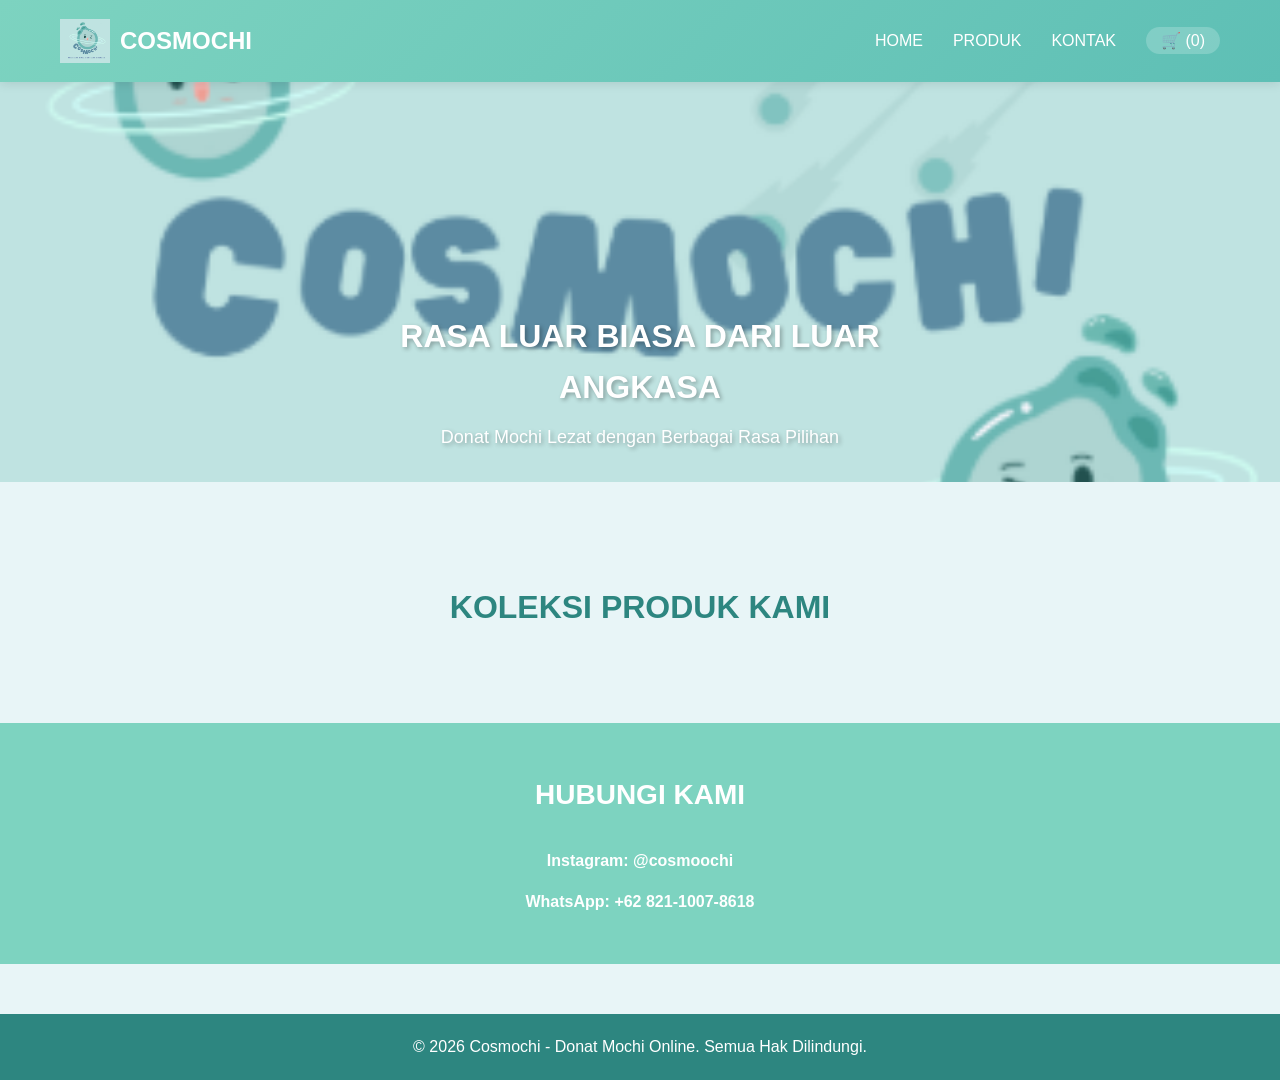
==== index.html @ 083fcd65 "Clean up index.html by removing unused elements Removed several HTML elements related to product dis" ====
<!DOCTYPE html>
<html lang="id">
<head>
    <meta charset="UTF-8">
    <meta name="viewport" content="width=device-width, initial-scale=1.0">
    <title>Cosmochi - Donat Mochi Online</title>
    <link rel="stylesheet" href="styles.css">
</head>
<body>
    <!-- Navigation Bar -->
    <nav class="navbar">
        <div class="nav-container">
            <div class="logo">
                <img src="logo.png" alt="Cosmochi Logo" class="logo-img">
                <span>COSMOCHI</span>
            </div>
            <ul class="nav-menu">
                <li><a href="#home">HOME</a></li>
                <li><a href="#products">PRODUK</a></li>
                <li><a href="#contact">KONTAK</a></li>
                <li><a href="#cart" class="cart-icon">🛒 (<span id="cart-count">0</span>)</a></li>
            </ul>
        </div>
    </nav>

    <!-- Banner Section -->
    <section class="banner" id="home">
        <img src="banner.png" alt="Cosmochi Banner" class="banner-img">
        <div class="banner-text">
            <h1>RASA LUAR BIASA DARI LUAR ANGKASA</h1>
            <p>Donat Mochi Lezat dengan Berbagai Rasa Pilihan</p>
        </div>
    </section>

    <!-- Products Section -->
    <section class="products" id="products">
        <h2>KOLEKSI PRODUK KAMI</h2>
        <div class="products-grid" id="products-grid">
            <!-- Products will be loaded by JavaScript -->
        </div>
    </section>

    <!-- Contact Section -->
    <section class="contact" id="contact">
        <h2>HUBUNGI KAMI</h2>
        <div class="contact-info">
            <p><strong>Instagram:</strong> <a href="https://instagram.com/cosmoochi" target="_blank">@cosmoochi</a></p>
            <p><strong>WhatsApp:</strong> <a href="https://wa.me/6282110078618" target="_blank">+62 821-1007-8618</a></p>
        </div>
    </section>

    <!-- Cart Modal -->
    <div id="cart-modal" class="modal">
        <div class="modal-content">
            <span class="close">&times;</span>
            <h2>KERANJANG BELANJA</h2>
            <div id="cart-items" class="cart-items">
                <!-- Cart items will be loaded by JavaScript -->
            </div>
            <div class="cart-total">
                <h3>Total: Rp <span id="total-price">0</span></h3>
            </div>
            <button class="checkout-btn" onclick="proceedToCheckout()">LANJUT KE PEMBAYARAN</button>
        </div>
    </div>

    <!-- Checkout Modal -->
    <div id="checkout-modal" class="modal">
        <div class="modal-content checkout-content">
            <span class="close">&times;</span>
            <h2>DATA DIRI & PEMBAYARAN</h2>
            
            <!-- Warning Note -->
            <div class="warning-note">
                <strong>⚠️ PERHATIAN:</strong>
                <p>Ini adalah sistem PO dan akan diberikan pada hari <strong>Jumat, 29 Mei 2026</strong> di lokasi berikut:</p>
                <p><strong>Strada St. Thomas Aquino Tangerang</strong><br>
                Jalan Kavling Surya Banten, RT.02/RW06/RW.004<br>
                Pabuaran, Kec. Karawaci<br>
                Kota Tangerang, Banten 15114</p>
                <p>atau via <strong>delivery sekitar daerah Tangerang</strong></p>
            </div>

            <form id="checkout-form">
                <div class="form-group">
                    <label for="name">Nama Lengkap *</label>
                    <input type="text" id="name" required>
                </div>
                <div class="form-group">
                    <label for="phone">Nomor WhatsApp *</label>
                    <input type="tel" id="phone" required>
                </div>
                <div class="form-group">
                    <label for="address">Alamat (untuk delivery) *</label>
                    <textarea id="address" rows="3"></textarea>
                </div>
                <div class="form-group">
                    <label for="delivery">Pilih Metode Pengiriman *</label>
                    <select id="delivery" required>
                        <option value="">-- Pilih --</option>
                        <option value="pickup">Ambil Langsung (29 Mei 2026)</option>
                        <option value="delivery">Delivery Tangerang</option>
                    </select>
                </div>

                <h3>Metode Pembayaran</h3>
                <div class="payment-methods">
                    <div class="payment-option">
                        <input type="radio" id="qris" name="payment" value="qris" required>
                        <label for="qris">QRIS</label>
                        <button type="button" class="show-qris-btn" onclick="showQRIS()">Tampilkan Kode QRIS</button>
                    </div>
                    <div class="payment-option">
                        <input type="radio" id="cash" name="payment" value="cash">
                        <label for="cash">Cash (Tunai saat penerimaan)</label>
                    </div>
                </div>

                <button type="submit" class="submit-btn">SELESAIKAN PESANAN</button>
            </form>
        </div>
    </div>

    <!-- QRIS Modal -->
    <div id="qris-modal" class="modal">
        <div class="modal-content qris-content">
            <span class="close">&times;</span>
            <h2>SCAN KODE QRIS</h2>
            <img id="qris-image" src="qris.png" alt="QRIS Code" class="qris-image">
            <p>Silakan scan kode QRIS di atas menggunakan aplikasi pembayaran Anda</p>
        </div>
    </div>

    <!-- Success Modal -->
    <div id="success-modal" class="modal">
        <div class="modal-content success-content">
            <h2>✓ PESANAN BERHASIL</h2>
            <p id="success-message"></p>
            <div class="success-info">
                <p><strong>Silakan kirimkan bukti pembayaran dan konfirmasi pesanan ke:</strong></p>
                <p class="wa-number"><a href="https://wa.me/088289008913" target="_blank">WhatsApp: 088289008913</a></p>
                <p style="margin-top: 15px; font-size: 12px; color: #666;">Jangan tutup jendela ini sampai 5 detik...</p>
            </div>
            <div id="countdown" style="font-size: 24px; font-weight: bold; margin-top: 20px; text-align: center;">5</div>
        </div>
    </div>

    <footer>
        <p>&copy; 2026 Cosmochi - Donat Mochi Online. Semua Hak Dilindungi.</p>
    </footer>

    <script src="script.js"></script>
</body>
    </html>
---- styles.css ----
* {
    margin: 0;
    padding: 0;
    box-sizing: border-box;
}

body {
    font-family: 'Arial', sans-serif;
    background-color: #e8f5f7;
    color: #333;
    line-height: 1.6;
}

/* Navigation Bar */
.navbar {
    background: linear-gradient(135deg, #7dd3c0 0%, #5ebfb5 100%);
    padding: 1rem 0;
    position: sticky;
    top: 0;
    z-index: 100;
    box-shadow: 0 2px 10px rgba(0,0,0,0.1);
}

.nav-container {
    max-width: 1200px;
    margin: 0 auto;
    padding: 0 20px;
    display: flex;
    justify-content: space-between;
    align-items: center;
}

.logo {
    display: flex;
    align-items: center;
    gap: 10px;
    font-size: 24px;
    font-weight: bold;
    color: white;
}

.logo-img {
    height: 50px;
    width: 50px;
    object-fit: contain;
}

.nav-menu {
    display: flex;
    list-style: none;
    gap: 30px;
}

.nav-menu a {
    color: white;
    text-decoration: none;
    font-weight: 500;
    transition: opacity 0.3s;
}

.nav-menu a:hover {
    opacity: 0.8;
}

.cart-icon {
    background-color: rgba(255,255,255,0.2);
    padding: 5px 15px;
    border-radius: 20px;
    cursor: pointer;
}

/* Banner Section */
.banner {
    position: relative;
    height: 400px;
    overflow: hidden;
    margin-bottom: 50px;
}

.banner-img {
    width: 100%;
    height: 100%;
    object-fit: cover;
}

.banner-text {
    position: absolute;
    bottom: 30px;
    left: 50%;
    transform: translateX(-50%);
    text-align: center;
    color: white;
    text-shadow: 2px 2px 4px rgba(0,0,0,0.3);
}

.banner-text h1 {
    font-size: 32px;
    margin-bottom: 10px;
}

.banner-text p {
    font-size: 18px;
}

/* Products Section */
.products {
    max-width: 1200px;
    margin: 0 auto;
    padding: 50px 20px;
}

.products h2 {
    text-align: center;
    font-size: 32px;
    margin-bottom: 40px;
    color: #2d8680;
}

.products-grid {
    display: grid;
    grid-template-columns: repeat(auto-fit, minmax(250px, 1fr));
    gap: 30px;
}

.product-card {
    background: white;
    border-radius: 15px;
    overflow: hidden;
    box-shadow: 0 4px 15px rgba(0,0,0,0.1);
    transition: transform 0.3s, box-shadow 0.3s;
    display: flex;
    flex-direction: column;
}

.product-card:hover {
    transform: translateY(-5px);
    box-shadow: 0 8px 20px rgba(0,0,0,0.15);
}

.product-image {
    width: 100%;
    height: 200px;
    background: linear-gradient(135deg, #a8e6db 0%, #7dd3c0 100%);
    display: flex;
    align-items: center;
    justify-content: center;
    color: white;
    font-size: 14px;
    text-align: center;
    padding: 10px;
}

.product-image img {
    max-width: 100%;
    max-height: 100%;
    object-fit: contain;
}

.product-info {
    padding: 20px;
    flex-grow: 1;
    display: flex;
    flex-direction: column;
}

.product-name {
    font-size: 20px;
    font-weight: bold;
    color: #2d8680;
    margin-bottom: 5px;
}

.product-flavor {
    font-size: 14px;
    color: #666;
    margin-bottom: 15px;
}

.product-price {
    font-size: 18px;
    font-weight: bold;
    color: #e74c3c;
    margin-bottom: 15px;
}

.product-quantity {
    display: flex;
    gap: 10px;
    align-items: center;
    margin-bottom: 15px;
}

.product-quantity button {
    background-color: #7dd3c0;
    color: white;
    border: none;
    width: 30px;
    height: 30px;
    border-radius: 50%;
    cursor: pointer;
    font-size: 16px;
    transition: background-color 0.3s;
}

.product-quantity button:hover {
    background-color: #5ebfb5;
}

.product-quantity input {
    width: 50px;
    text-align: center;
    border: 1px solid #ddd;
    padding: 5px;
    border-radius: 5px;
}

.add-to-cart-btn {
    background-color: #2d8680;
    color: white;
    border: none;
    padding: 10px 20px;
    border-radius: 5px;
    cursor: pointer;
    font-weight: bold;
    transition: background-color 0.3s;
    width: 100%;
    margin-top: auto;
}

.add-to-cart-btn:hover {
    background-color: #1f5d55;
}

/* Contact Section */
.contact {
    background-color: #7dd3c0;
    color: white;
    padding: 50px 20px;
    text-align: center;
}

.contact h2 {
    font-size: 28px;
    margin-bottom: 30px;
}

.contact-info {
    display: flex;
    flex-direction: column;
    gap: 15px;
}

.contact-info p {
    font-size: 16px;
}

.contact-info a {
    color: white;
    text-decoration: none;
    font-weight: bold;
    transition: opacity 0.3s;
}

.contact-info a:hover {
    opacity: 0.8;
}

/* Modal Styles */
.modal {
    display: none;
    position: fixed;
    z-index: 1000;
    left: 0;
    top: 0;
    width: 100%;
    height: 100%;
    background-color: rgba(0,0,0,0.4);
    overflow: auto;
}

.modal-content {
    background-color: #f4f4f4;
    margin: 5% auto;
    padding: 30px;
    border-radius: 10px;
    width: 90%;
    max-width: 600px;
    box-shadow: 0 4px 20px rgba(0,0,0,0.3);
    position: relative;
    max-height: 90vh;
    overflow-y: auto;
}

.checkout-content {
    max-width: 700px;
}

.close {
    color: #aaa;
    float: right;
    font-size: 28px;
    font-weight: bold;
    cursor: pointer;
    transition: color 0.3s;
}

.close:hover,
.close:focus {
    color: black;
}

/* Cart Items */
.cart-items {
    max-height: 300px;
    overflow-y: auto;
    margin-bottom: 20px;
}

.cart-item {
    display: flex;
    justify-content: space-between;
    align-items: center;
    padding: 15px;
    background: white;
    margin-bottom: 10px;
    border-radius: 5px;
    border-left: 4px solid #7dd3c0;
}

.cart-item-info {
    flex-grow: 1;
}

.cart-item-name {
    font-weight: bold;
    color: #2d8680;
}

.cart-item-price {
    color: #e74c3c;
    font-size: 14px;
}

.cart-item-controls {
    display: flex;
    gap: 10px;
    align-items: center;
}

.cart-item-controls button {
    background-color: #7dd3c0;
    color: white;
    border: none;
    width: 25px;
    height: 25px;
    border-radius: 50%;
    cursor: pointer;
    font-size: 14px;
}

.cart-item-controls input {
    width: 40px;
    text-align: center;
    border: 1px solid #ddd;
    padding: 3px;
    border-radius: 3px;
}

.remove-item-btn {
    background-color: #e74c3c !important;
    width: 25px !important;
    height: 25px !important;
    font-size: 16px !important;
}

.cart-total {
    background: white;
    padding: 20px;
    border-radius: 5px;
    text-align: right;
    margin-bottom: 20px;
    border-top: 2px solid #7dd3c0;
}

.checkout-btn {
    background-color: #2d8680;
    color: white;
    padding: 15px 30px;
    border: none;
    border-radius: 5px;
    cursor: pointer;
    font-size: 16px;
    font-weight: bold;
    width: 100%;
    transition: background-color 0.3s;
}

.checkout-btn:hover {
    background-color: #1f5d55;
}

/* Checkout Form */
.warning-note {
    background-color: #fff3cd;
    border: 2px solid #ffc107;
    border-radius: 5px;
    padding: 20px;
    margin-bottom: 25px;
    font-size: 14px;
}

.warning-note strong {
    color: #ff6b6b;
    font-size: 16px;
}

.warning-note p {
    margin: 10px 0;
    line-height: 1.6;
}

.form-group {
    margin-bottom: 20px;
}

.form-group label {
    display: block;
    margin-bottom: 8px;
    font-weight: bold;
    color: #2d8680;
}

.form-group input,
.form-group textarea,
.form-group select {
    width: 100%;
    padding: 10px;
    border: 1px solid #ddd;
    border-radius: 5px;
    font-family: 'Arial', sans-serif;
}

.form-group textarea {
    resize: vertical;
}

.payment-methods {
    background: white;
    padding: 20px;
    border-radius: 5px;
    margin-bottom: 20px;
}

.payment-option {
    display: flex;
    align-items: center;
    gap: 15px;
    margin-bottom: 15px;
    padding: 15px;
    background: #f9f9f9;
    border-radius: 5px;
}

.payment-option input[type="radio"] {
    width: 20px;
    height: 20px;
    cursor: pointer;
}

.payment-option label {
    margin: 0;
    cursor: pointer;
    font-weight: bold;
    color: #333;
}

.show-qris-btn {
    background-color: #7dd3c0;
    color: white;
    border: none;
    padding: 8px 15px;
    border-radius: 5px;
    cursor: pointer;
    margin-left: auto;
    font-size: 12px;
    transition: background-color 0.3s;
}

.show-qris-btn:hover {
    background-color: #5ebfb5;
}

.submit-btn {
    background-color: #2d8680;
    color: white;
    padding: 15px 30px;
    border: none;
    border-radius: 5px;
    cursor: pointer;
    font-size: 16px;
    font-weight: bold;
    width: 100%;
    transition: background-color 0.3s;
}

.submit-btn:hover {
    background-color: #1f5d55;
}

/* QRIS Modal */
.qris-content {
    text-align: center;
    max-width: 500px;
}

.qris-image {
    max-width: 100%;
    height: auto;
    margin: 20px 0;
    border-radius: 10px;
    border: 2px solid #7dd3c0;
}

/* Success Modal */
.success-content {
    text-align: center;
    max-width: 500px;
    background: linear-gradient(135deg, #7dd3c0 0%, #5ebfb5 100%);
    color: white;
}

.success-content h2 {
    font-size: 28px;
    margin-bottom: 20px;
}

.success-info {
    background: rgba(255,255,255,0.2);
    padding: 20px;
    border-radius: 5px;
    margin: 20px 0;
}

.success-info p {
    margin: 10px 0;
}

.wa-number a {
    color: white;
    text-decoration: none;
    font-weight: bold;
    font-size: 18px;
}

.wa-number a:hover {
    text-decoration: underline;
}

/* Footer */
footer {
    background-color: #2d8680;
    color: white;
    text-align: center;
    padding: 20px;
    margin-top: 50px;
}

/* Responsive Design */
@media (max-width: 768px) {
    .nav-menu {
        gap: 15px;
        font-size: 14px;
    }

    .banner-text h1 {
        font-size: 24px;
    }

    .products h2 {
        font-size: 24px;
    }

    .products-grid {
        grid-template-columns: repeat(auto-fit, minmax(200px, 1fr));
        gap: 20px;
    }

    .payment-option {
        flex-wrap: wrap;
    }

    .show-qris-btn {
        margin-left: 0;
        margin-top: 10px;
        width: 100%;
    }
        }
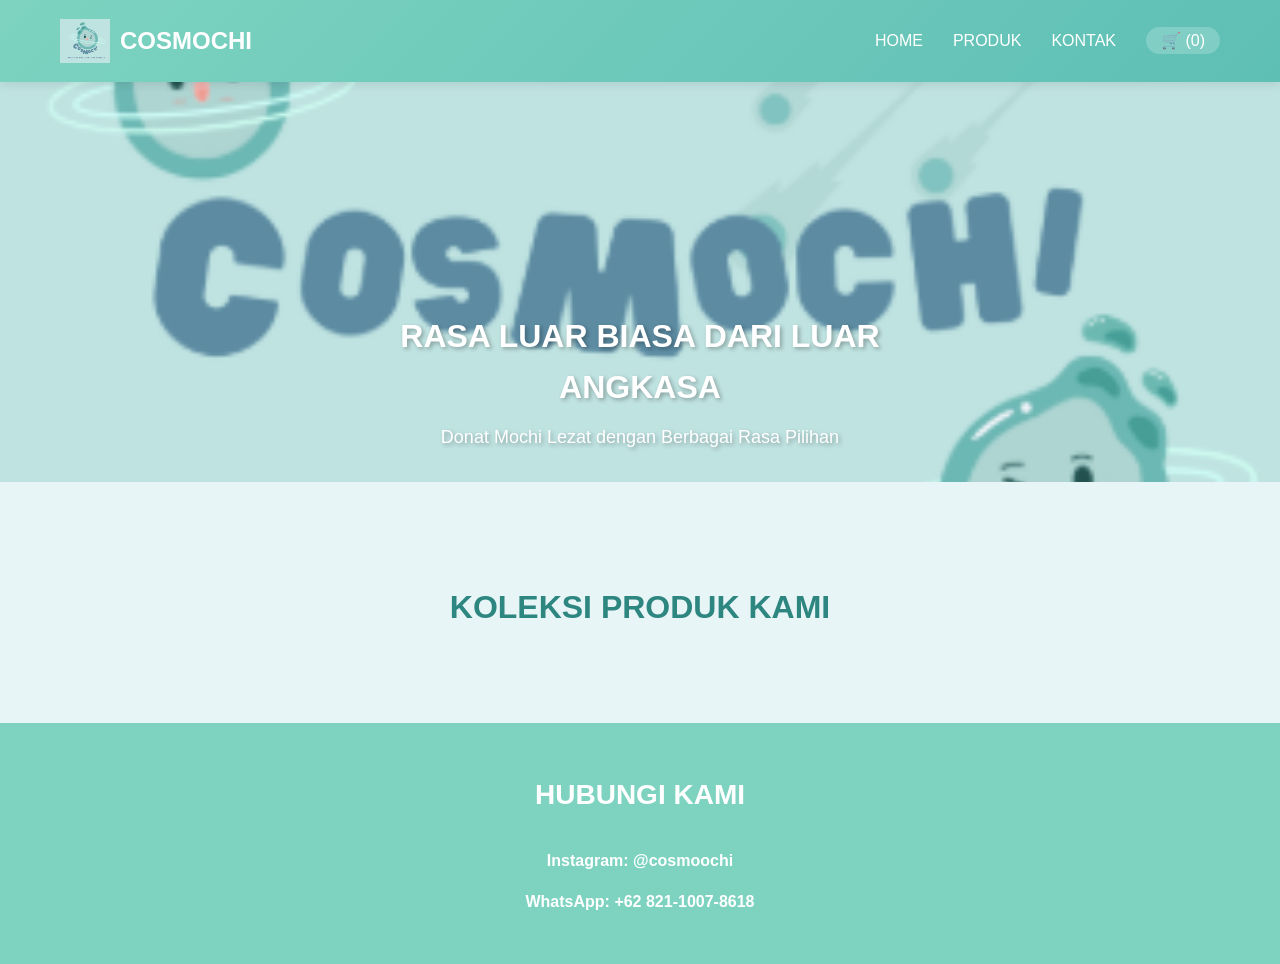
==== commit 476e4430: "Refactor checkout form layout and payment methods" ====
--- a/index.html
+++ b/index.html
@@ -78,48 +78,41 @@
                 Jalan Kavling Surya Banten, RT.02/RW06/RW.004<br>
                 Pabuaran, Kec. Karawaci<br>
                 Kota Tangerang, Banten 15114</p>
-                <p>atau via <strong>delivery sekitar daerah Tangerang</strong></p>
             </div>
 
             <form id="checkout-form">
-                <div class="form-group">
-                    <label for="name">Nama Lengkap *</label>
-                    <input type="text" id="name" required>
-                </div>
-                <div class="form-group">
-                    <label for="phone">Nomor WhatsApp *</label>
-                    <input type="tel" id="phone" required>
-                </div>
-                <div class="form-group">
-                    <label for="address">Alamat (untuk delivery) *</label>
-                    <textarea id="address" rows="3"></textarea>
-                </div>
-                <div class="form-group">
-                    <label for="delivery">Pilih Metode Pengiriman *</label>
-                    <select id="delivery" required>
-                        <option value="">-- Pilih --</option>
-                        <option value="pickup">Ambil Langsung (29 Mei 2026)</option>
-                        <option value="delivery">Delivery Tangerang</option>
-                    </select>
-                </div>
+    <div class="form-group">
+        <label for="name">Nama Lengkap *</label>
+        <input type="text" id="name" required>
+    </div>
 
-                <h3>Metode Pembayaran</h3>
-                <div class="payment-methods">
-                    <div class="payment-option">
-                        <input type="radio" id="qris" name="payment" value="qris" required>
-                        <label for="qris">QRIS</label>
-                        <button type="button" class="show-qris-btn" onclick="showQRIS()">Tampilkan Kode QRIS</button>
-                    </div>
-                    <div class="payment-option">
-                        <input type="radio" id="cash" name="payment" value="cash">
-                        <label for="cash">Cash (Tunai saat penerimaan)</label>
-                    </div>
-                </div>
+    <div class="form-group">
+        <label for="phone">Nomor WhatsApp *</label>
+        <input type="tel" id="phone" required>
+    </div>
 
-                <button type="submit" class="submit-btn">SELESAIKAN PESANAN</button>
-            </form>
+    <h3>Metode Pembayaran</h3>
+
+    <div class="payment-methods">
+        <div class="payment-option">
+            <input type="radio" id="qris" name="payment" value="qris" required>
+            <label for="qris">QRIS</label>
+
+            <button type="button" class="show-qris-btn" onclick="showQRIS()">
+                Tampilkan Kode QRIS
+            </button>
+        </div>
+
+        <div class="payment-option">
+            <input type="radio" id="cash" name="payment" value="cash">
+            <label for="cash">Cash (Tunai saat penerimaan)</label>
         </div>
     </div>
+
+    <button type="submit" class="submit-btn">
+        SELESAIKAN PESANAN
+    </button>
+</form>
 
     <!-- QRIS Modal -->
     <div id="qris-modal" class="modal">
--- a/styles.css
+++ b/styles.css
@@ -151,9 +151,9 @@
 }
 
 .product-image img {
-    max-width: 100%;
-    max-height: 100%;
-    object-fit: contain;
+    width: 100%;
+    height: 100%;
+    object-fit: cover;
 }
 
 .product-info {
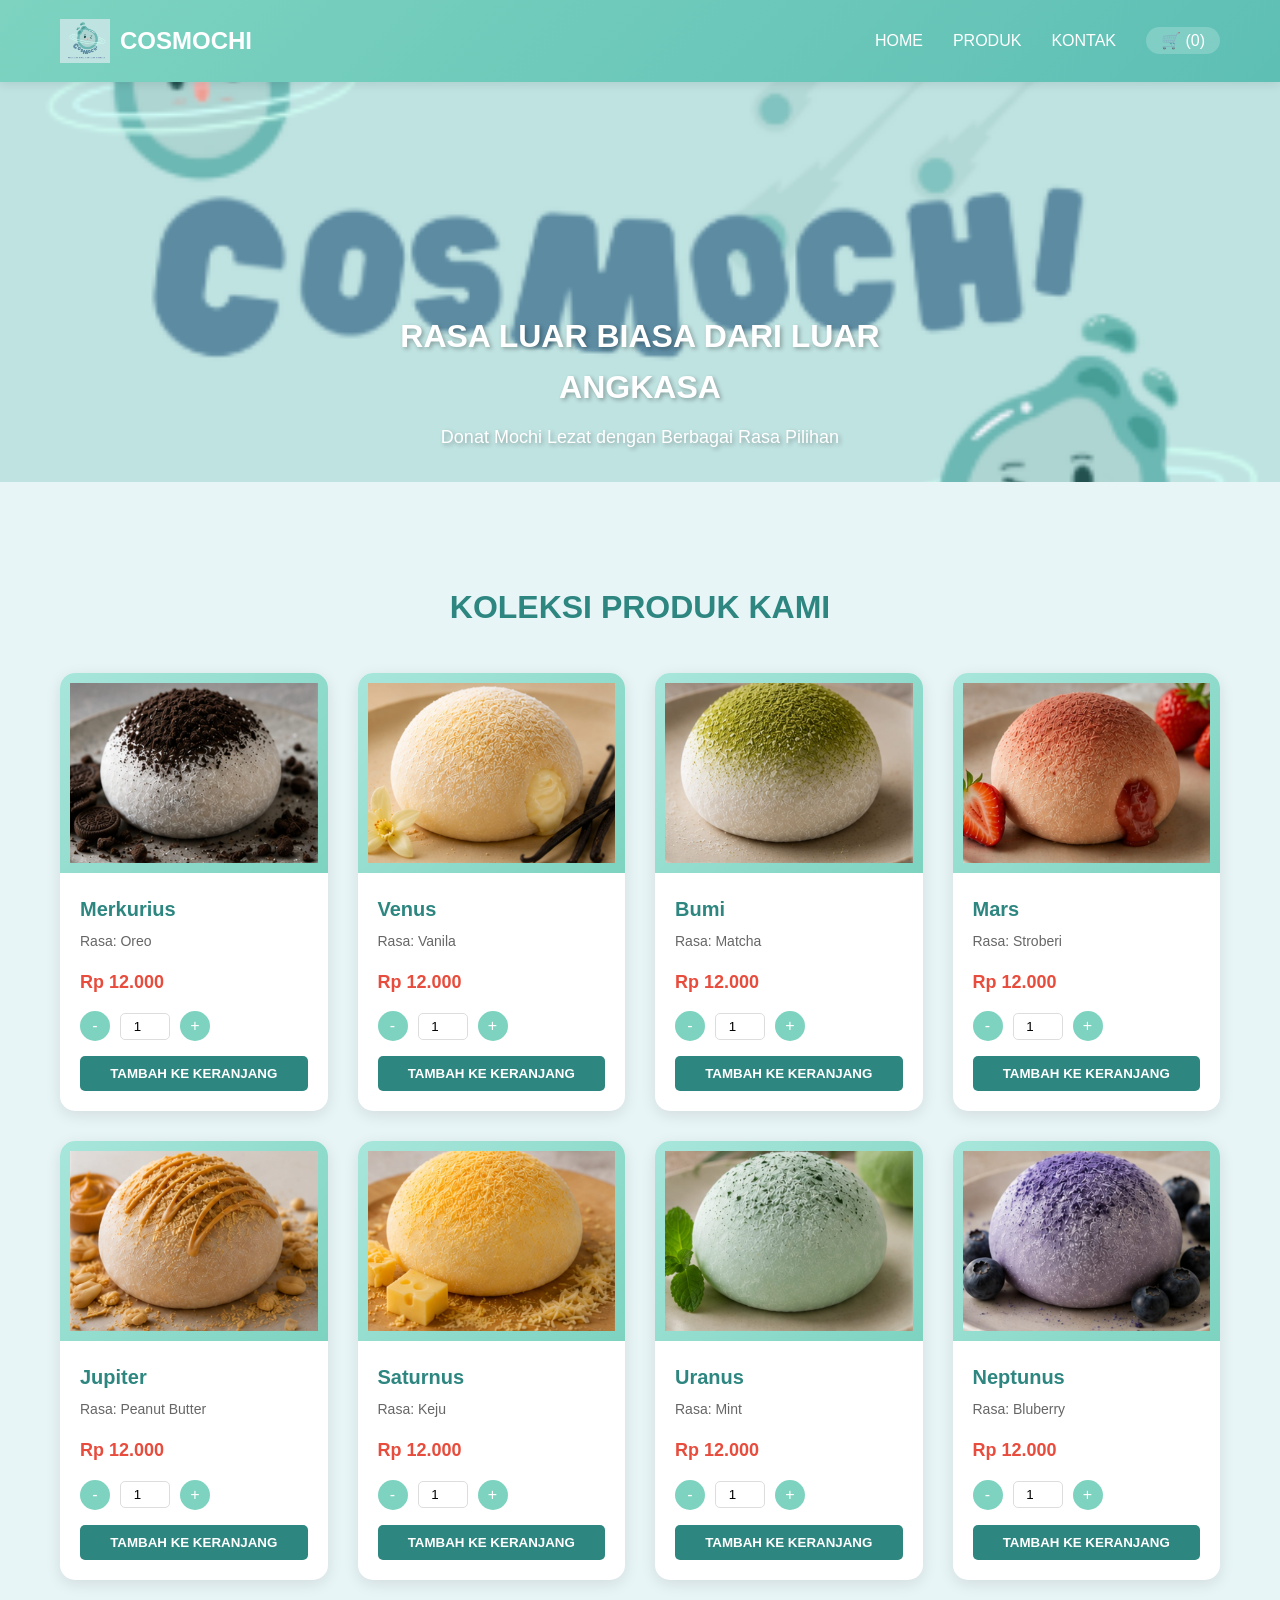
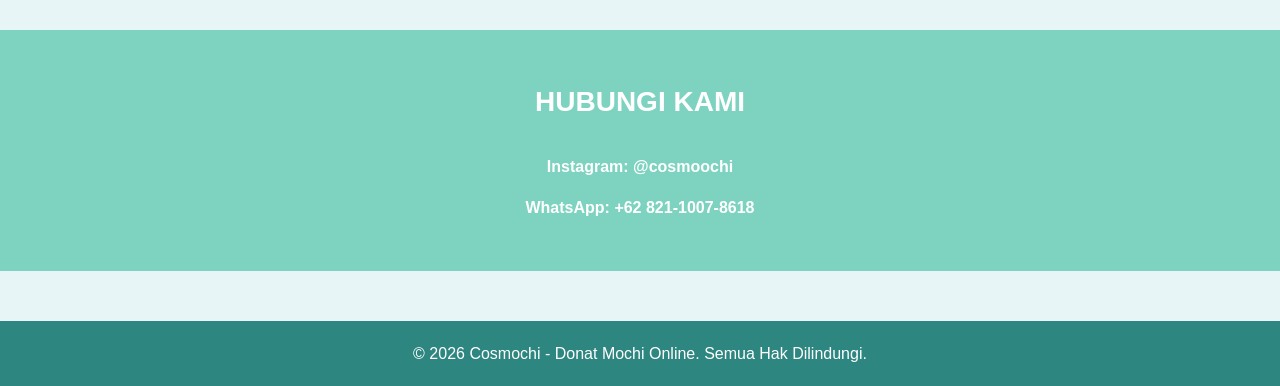
==== commit 8ae607b0: "Update index.html" ====
--- a/index.html
+++ b/index.html
@@ -113,7 +113,10 @@
         SELESAIKAN PESANAN
     </button>
 </form>
+        </div>
+    </div>
 
+<!-- QRIS Modal -->
     <!-- QRIS Modal -->
     <div id="qris-modal" class="modal">
         <div class="modal-content qris-content">
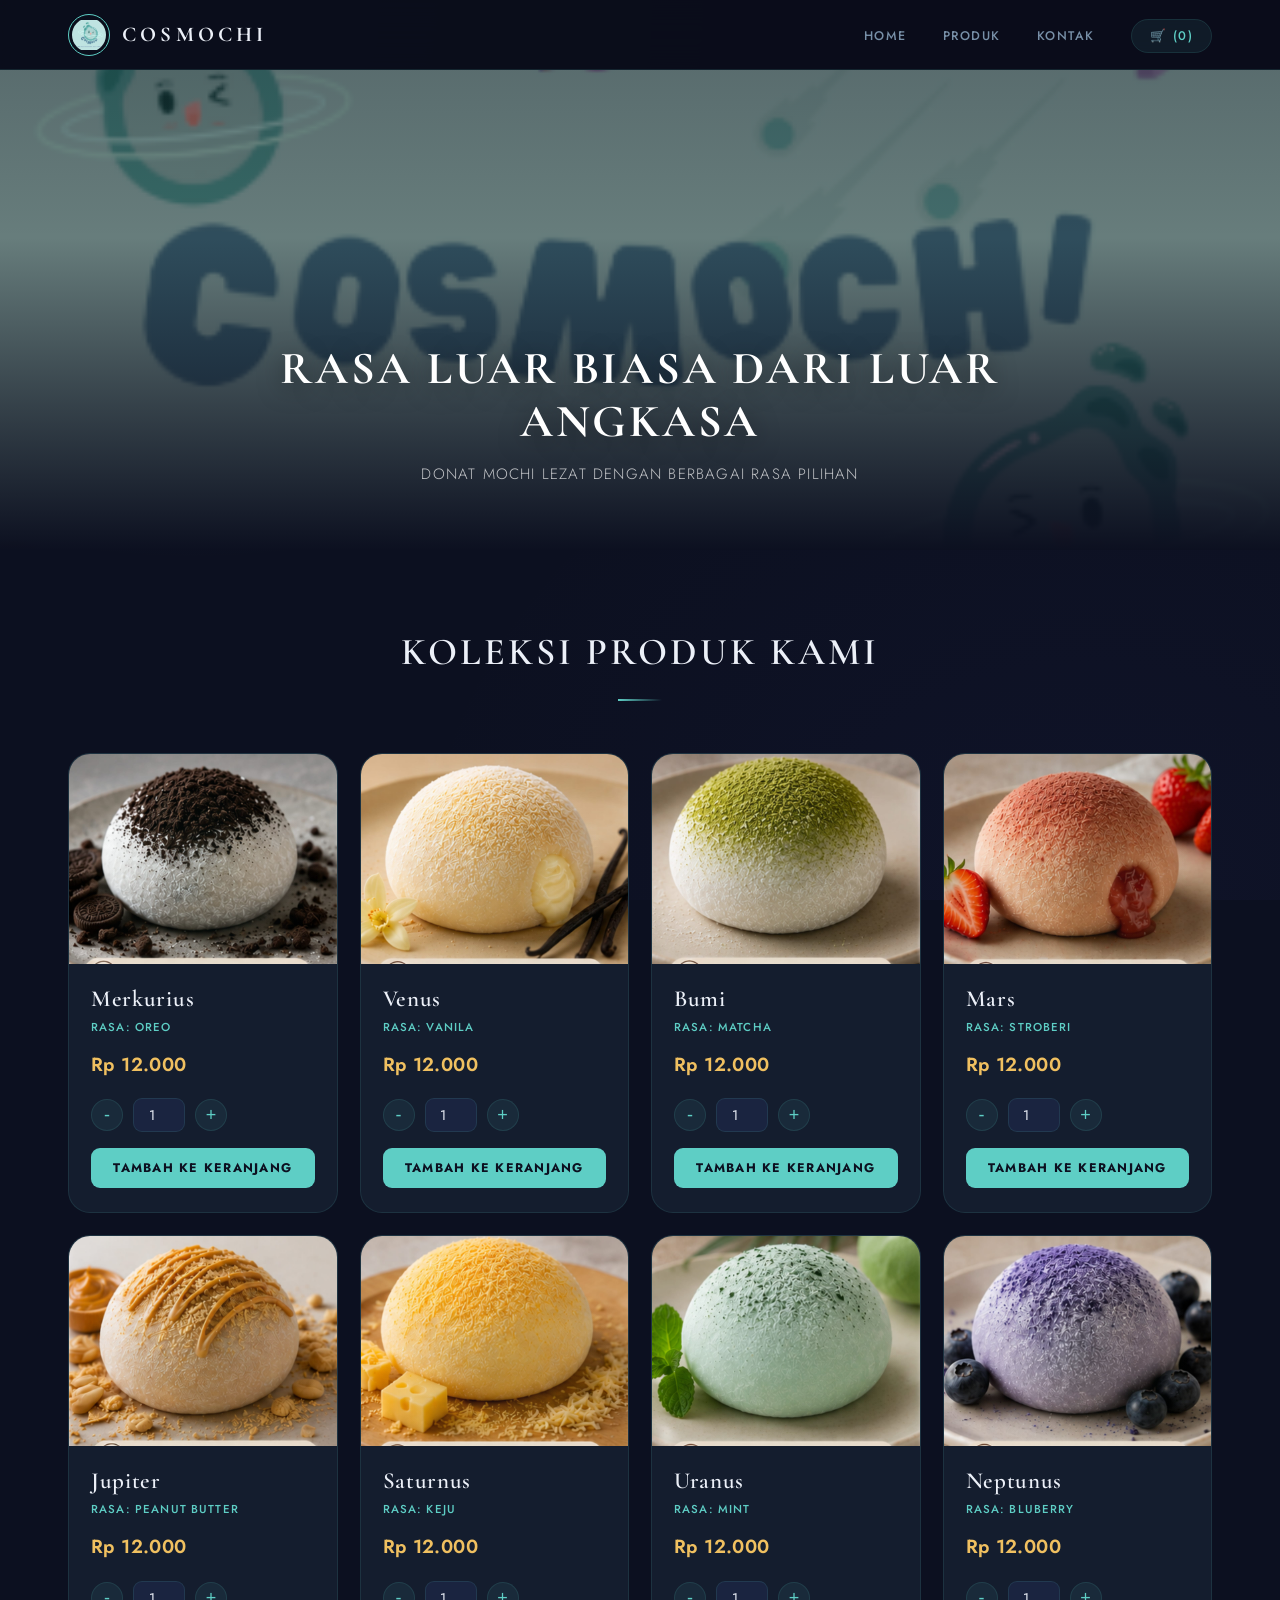
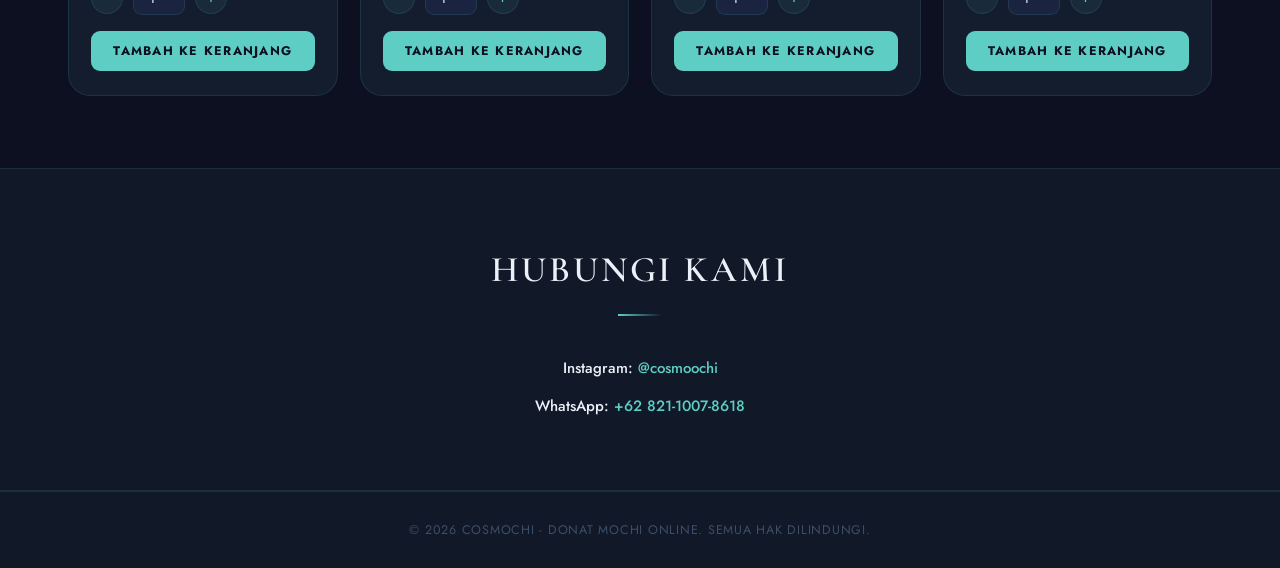
==== commit ff70e192: "Make the website look professional without altering existing features (6a12251e9db1b2ff455f10f9)" ====
--- a/index.html
+++ b/index.html
@@ -4,6 +4,9 @@
     <meta charset="UTF-8">
     <meta name="viewport" content="width=device-width, initial-scale=1.0">
     <title>Cosmochi - Donat Mochi Online</title>
+    <link rel="preconnect" href="https://fonts.googleapis.com">
+    <link rel="preconnect" href="https://fonts.gstatic.com" crossorigin>
+    <link href="https://fonts.googleapis.com/css2?family=Cormorant+Garamond:ital,wght@0,400;0,600;0,700;1,400&family=Jost:wght@300;400;500;600;700&display=swap" rel="stylesheet">
     <link rel="stylesheet" href="styles.css">
 </head>
 <body>
@@ -135,7 +138,7 @@
             <div class="success-info">
                 <p><strong>Silakan kirimkan bukti pembayaran dan konfirmasi pesanan ke:</strong></p>
                 <p class="wa-number"><a href="https://wa.me/088289008913" target="_blank">WhatsApp: 088289008913</a></p>
-                <p style="margin-top: 15px; font-size: 12px; color: #666;">Jangan tutup jendela ini sampai 5 detik...</p>
+                <p style="margin-top: 15px; font-size: 12px; color: rgba(200,215,235,0.5);">Jangan tutup jendela ini sampai 5 detik...</p>
             </div>
             <div id="countdown" style="font-size: 24px; font-weight: bold; margin-top: 20px; text-align: center;">5</div>
         </div>
--- a/styles.css
+++ b/styles.css
@@ -1,30 +1,86 @@
+@import url('https://fonts.googleapis.com/css2?family=Cormorant+Garamond:ital,wght@0,400;0,600;0,700;1,400&family=Jost:wght@300;400;500;600;700&display=swap');
+
+:root {
+    --bg-dark: #0c1020;
+    --bg-medium: #111828;
+    --bg-card: #141d2e;
+    --bg-elevated: #1a2440;
+    --bg-modal: #10172a;
+    --teal: #5ecec5;
+    --teal-dark: #3ea9a2;
+    --teal-glow: rgba(94, 206, 197, 0.1);
+    --gold: #f0c060;
+    --price: #e06b7a;
+    --text-primary: #ecf0f8;
+    --text-secondary: #7890a8;
+    --text-muted: #3d4f68;
+    --border: rgba(94, 206, 197, 0.12);
+    --border-hover: rgba(94, 206, 197, 0.32);
+    --shadow-sm: 0 2px 12px rgba(0, 0, 0, 0.3);
+    --shadow-md: 0 8px 32px rgba(0, 0, 0, 0.4);
+    --shadow-lg: 0 20px 60px rgba(0, 0, 0, 0.55);
+    --radius: 14px;
+    --radius-lg: 22px;
+    --radius-sm: 9px;
+}
+
 * {
     margin: 0;
     padding: 0;
     box-sizing: border-box;
 }
 
+html {
+    scroll-behavior: smooth;
+}
+
 body {
-    font-family: 'Arial', sans-serif;
-    background-color: #e8f5f7;
-    color: #333;
+    font-family: 'Jost', sans-serif;
+    background-color: var(--bg-dark);
+    background-image:
+        radial-gradient(ellipse at 15% 0%, rgba(94, 206, 197, 0.07) 0%, transparent 45%),
+        radial-gradient(ellipse at 85% 100%, rgba(78, 80, 200, 0.05) 0%, transparent 45%);
+    background-attachment: fixed;
+    color: var(--text-primary);
     line-height: 1.6;
-}
-
-/* Navigation Bar */
+    overflow-x: hidden;
+}
+
+/* Firefox scrollbar */
+* {
+    scrollbar-width: thin;
+    scrollbar-color: var(--teal-dark) var(--bg-medium);
+}
+
+/* Webkit scrollbar */
+::-webkit-scrollbar {
+    width: 5px;
+    height: 5px;
+}
+::-webkit-scrollbar-track {
+    background: var(--bg-medium);
+}
+::-webkit-scrollbar-thumb {
+    background: var(--teal-dark);
+    border-radius: 3px;
+}
+
+/* ─── Navigation Bar ──────────────────────────────────────── */
 .navbar {
-    background: linear-gradient(135deg, #7dd3c0 0%, #5ebfb5 100%);
-    padding: 1rem 0;
+    background: rgba(10, 13, 26, 0.9);
+    backdrop-filter: blur(18px);
+    -webkit-backdrop-filter: blur(18px);
+    padding: 0.85rem 0;
     position: sticky;
     top: 0;
     z-index: 100;
-    box-shadow: 0 2px 10px rgba(0,0,0,0.1);
+    border-bottom: 1px solid var(--border);
 }
 
 .nav-container {
     max-width: 1200px;
     margin: 0 auto;
-    padding: 0 20px;
+    padding: 0 28px;
     display: flex;
     justify-content: space-between;
     align-items: center;
@@ -33,239 +89,387 @@
 .logo {
     display: flex;
     align-items: center;
-    gap: 10px;
-    font-size: 24px;
-    font-weight: bold;
-    color: white;
+    gap: 12px;
 }
 
 .logo-img {
-    height: 50px;
-    width: 50px;
+    height: 42px;
+    width: 42px;
     object-fit: contain;
+    border-radius: 50%;
+    border: 1.5px solid var(--teal);
+    padding: 3px;
+}
+
+.logo span {
+    font-family: 'Cormorant Garamond', serif;
+    font-size: 21px;
+    font-weight: 700;
+    letter-spacing: 0.2em;
+    color: var(--text-primary);
+    text-transform: uppercase;
 }
 
 .nav-menu {
     display: flex;
     list-style: none;
-    gap: 30px;
+    gap: 36px;
+    align-items: center;
 }
 
 .nav-menu a {
-    color: white;
+    color: var(--text-secondary);
     text-decoration: none;
     font-weight: 500;
-    transition: opacity 0.3s;
+    font-size: 12.5px;
+    letter-spacing: 0.12em;
+    text-transform: uppercase;
+    transition: color 0.25s;
+    position: relative;
+    padding-bottom: 3px;
+}
+
+.nav-menu a::after {
+    content: '';
+    position: absolute;
+    bottom: 0;
+    left: 0;
+    width: 0;
+    height: 1px;
+    background: var(--teal);
+    transition: width 0.25s ease;
 }
 
 .nav-menu a:hover {
-    opacity: 0.8;
+    color: var(--teal);
+}
+
+.nav-menu a:hover::after {
+    width: 100%;
 }
 
 .cart-icon {
-    background-color: rgba(255,255,255,0.2);
-    padding: 5px 15px;
-    border-radius: 20px;
-    cursor: pointer;
-}
-
-/* Banner Section */
+    background: rgba(94, 206, 197, 0.08) !important;
+    border: 1px solid var(--border) !important;
+    padding: 7px 18px !important;
+    border-radius: 24px !important;
+    color: var(--teal) !important;
+    transition: background 0.25s, border-color 0.25s !important;
+}
+
+.cart-icon:hover {
+    background: rgba(94, 206, 197, 0.18) !important;
+    border-color: rgba(94, 206, 197, 0.4) !important;
+}
+
+.cart-icon::after {
+    display: none !important;
+}
+
+/* ─── Banner Section ──────────────────────────────────────── */
 .banner {
     position: relative;
-    height: 400px;
+    height: 480px;
     overflow: hidden;
-    margin-bottom: 50px;
+    margin-bottom: 0;
 }
 
 .banner-img {
     width: 100%;
     height: 100%;
     object-fit: cover;
+    filter: brightness(0.55) saturate(1.15);
+    transform: scale(1.02);
+}
+
+.banner::after {
+    content: '';
+    position: absolute;
+    inset: 0;
+    background: linear-gradient(
+        to bottom,
+        rgba(12, 16, 32, 0.15) 0%,
+        transparent 35%,
+        rgba(12, 16, 32, 0.55) 70%,
+        var(--bg-dark) 100%
+    );
+    pointer-events: none;
 }
 
 .banner-text {
     position: absolute;
-    bottom: 30px;
+    bottom: 64px;
     left: 50%;
     transform: translateX(-50%);
     text-align: center;
-    color: white;
-    text-shadow: 2px 2px 4px rgba(0,0,0,0.3);
+    z-index: 2;
+    width: 90%;
+    max-width: 720px;
 }
 
 .banner-text h1 {
-    font-size: 32px;
-    margin-bottom: 10px;
+    font-family: 'Cormorant Garamond', serif;
+    font-size: 46px;
+    font-weight: 700;
+    letter-spacing: 0.06em;
+    color: #fff;
+    margin-bottom: 14px;
+    line-height: 1.15;
+    text-shadow: 0 4px 24px rgba(0, 0, 0, 0.5);
 }
 
 .banner-text p {
-    font-size: 18px;
-}
-
-/* Products Section */
+    font-size: 15px;
+    font-weight: 300;
+    color: rgba(255, 255, 255, 0.72);
+    letter-spacing: 0.08em;
+    text-transform: uppercase;
+}
+
+/* ─── Products Section ────────────────────────────────────── */
 .products {
     max-width: 1200px;
     margin: 0 auto;
-    padding: 50px 20px;
+    padding: 72px 28px;
 }
 
 .products h2 {
+    font-family: 'Cormorant Garamond', serif;
     text-align: center;
-    font-size: 32px;
-    margin-bottom: 40px;
-    color: #2d8680;
+    font-size: 38px;
+    font-weight: 600;
+    color: var(--text-primary);
+    letter-spacing: 0.08em;
+    margin-bottom: 0;
+}
+
+.products h2::after {
+    content: '';
+    display: block;
+    width: 44px;
+    height: 2px;
+    background: linear-gradient(90deg, var(--teal), transparent);
+    margin: 16px auto 52px;
 }
 
 .products-grid {
     display: grid;
-    grid-template-columns: repeat(auto-fit, minmax(250px, 1fr));
-    gap: 30px;
+    grid-template-columns: repeat(auto-fill, minmax(240px, 1fr));
+    gap: 22px;
 }
 
 .product-card {
-    background: white;
-    border-radius: 15px;
+    background: var(--bg-card);
+    border-radius: var(--radius-lg);
     overflow: hidden;
-    box-shadow: 0 4px 15px rgba(0,0,0,0.1);
-    transition: transform 0.3s, box-shadow 0.3s;
+    border: 1px solid var(--border);
+    transition: transform 0.32s ease, border-color 0.32s ease, box-shadow 0.32s ease;
     display: flex;
     flex-direction: column;
 }
 
 .product-card:hover {
-    transform: translateY(-5px);
-    box-shadow: 0 8px 20px rgba(0,0,0,0.15);
+    transform: translateY(-7px);
+    border-color: var(--border-hover);
+    box-shadow: 0 16px 48px rgba(94, 206, 197, 0.1), 0 4px 16px rgba(0, 0, 0, 0.4);
 }
 
 .product-image {
     width: 100%;
-    height: 200px;
-    background: linear-gradient(135deg, #a8e6db 0%, #7dd3c0 100%);
+    height: 210px;
+    background: linear-gradient(145deg, #0e1827 0%, #182235 100%);
     display: flex;
     align-items: center;
     justify-content: center;
-    color: white;
-    font-size: 14px;
-    text-align: center;
-    padding: 10px;
+    overflow: hidden;
+    position: relative;
+}
+
+.product-image::before {
+    content: '';
+    position: absolute;
+    inset: 0;
+    background: radial-gradient(circle at 50% 60%, rgba(94, 206, 197, 0.07) 0%, transparent 65%);
+    pointer-events: none;
 }
 
 .product-image img {
     width: 100%;
     height: 100%;
     object-fit: cover;
+    transition: transform 0.42s ease;
+}
+
+.product-card:hover .product-image img {
+    transform: scale(1.05);
 }
 
 .product-info {
-    padding: 20px;
+    padding: 22px 22px 24px;
     flex-grow: 1;
     display: flex;
     flex-direction: column;
 }
 
 .product-name {
-    font-size: 20px;
-    font-weight: bold;
-    color: #2d8680;
-    margin-bottom: 5px;
+    font-family: 'Cormorant Garamond', serif;
+    font-size: 23px;
+    font-weight: 600;
+    color: var(--text-primary);
+    margin-bottom: 4px;
+    letter-spacing: 0.03em;
+    line-height: 1.2;
 }
 
 .product-flavor {
-    font-size: 14px;
-    color: #666;
-    margin-bottom: 15px;
+    font-size: 11.5px;
+    color: var(--teal);
+    font-weight: 500;
+    letter-spacing: 0.1em;
+    margin-bottom: 14px;
+    text-transform: uppercase;
 }
 
 .product-price {
-    font-size: 18px;
-    font-weight: bold;
-    color: #e74c3c;
-    margin-bottom: 15px;
+    font-size: 19px;
+    font-weight: 600;
+    color: var(--gold);
+    margin-bottom: 18px;
+    letter-spacing: 0.02em;
 }
 
 .product-quantity {
     display: flex;
     gap: 10px;
     align-items: center;
-    margin-bottom: 15px;
+    margin-bottom: 16px;
 }
 
 .product-quantity button {
-    background-color: #7dd3c0;
-    color: white;
-    border: none;
-    width: 30px;
-    height: 30px;
+    background: rgba(94, 206, 197, 0.08);
+    color: var(--teal);
+    border: 1px solid var(--border);
+    width: 32px;
+    height: 32px;
     border-radius: 50%;
     cursor: pointer;
-    font-size: 16px;
-    transition: background-color 0.3s;
+    font-size: 18px;
+    transition: background 0.2s, border-color 0.2s;
+    display: flex;
+    align-items: center;
+    justify-content: center;
+    line-height: 1;
+    flex-shrink: 0;
 }
 
 .product-quantity button:hover {
-    background-color: #5ebfb5;
+    background: rgba(94, 206, 197, 0.18);
+    border-color: var(--teal);
 }
 
 .product-quantity input {
-    width: 50px;
+    width: 52px;
     text-align: center;
-    border: 1px solid #ddd;
-    padding: 5px;
-    border-radius: 5px;
+    background: var(--bg-elevated);
+    border: 1px solid var(--border);
+    color: var(--text-primary);
+    padding: 6px;
+    border-radius: var(--radius-sm);
+    font-family: 'Jost', sans-serif;
+    font-size: 14px;
+    transition: border-color 0.2s;
+}
+
+.product-quantity input:focus {
+    outline: none;
+    border-color: var(--teal);
 }
 
 .add-to-cart-btn {
-    background-color: #2d8680;
-    color: white;
+    background: var(--teal);
+    color: var(--bg-dark);
     border: none;
-    padding: 10px 20px;
-    border-radius: 5px;
+    padding: 11px 18px;
+    border-radius: var(--radius-sm);
     cursor: pointer;
-    font-weight: bold;
-    transition: background-color 0.3s;
+    font-family: 'Jost', sans-serif;
+    font-weight: 700;
+    font-size: 12.5px;
+    letter-spacing: 0.1em;
+    text-transform: uppercase;
+    transition: background 0.22s, transform 0.15s;
     width: 100%;
     margin-top: auto;
 }
 
 .add-to-cart-btn:hover {
-    background-color: #1f5d55;
-}
-
-/* Contact Section */
+    background: #7addd6;
+    transform: translateY(-1px);
+}
+
+.add-to-cart-btn:active {
+    transform: translateY(0);
+}
+
+/* ─── Contact Section ─────────────────────────────────────── */
 .contact {
-    background-color: #7dd3c0;
-    color: white;
-    padding: 50px 20px;
+    background: var(--bg-medium);
+    border-top: 1px solid var(--border);
+    border-bottom: 1px solid var(--border);
+    padding: 72px 28px;
     text-align: center;
 }
 
 .contact h2 {
-    font-size: 28px;
-    margin-bottom: 30px;
+    font-family: 'Cormorant Garamond', serif;
+    font-size: 36px;
+    font-weight: 600;
+    letter-spacing: 0.08em;
+    color: var(--text-primary);
+    margin-bottom: 0;
+}
+
+.contact h2::after {
+    content: '';
+    display: block;
+    width: 44px;
+    height: 2px;
+    background: linear-gradient(90deg, var(--teal), transparent);
+    margin: 16px auto 40px;
 }
 
 .contact-info {
     display: flex;
     flex-direction: column;
-    gap: 15px;
+    gap: 14px;
+    align-items: center;
 }
 
 .contact-info p {
-    font-size: 16px;
+    font-size: 15px;
+    color: var(--text-secondary);
+}
+
+.contact-info strong {
+    color: var(--text-primary);
+    font-weight: 500;
 }
 
 .contact-info a {
-    color: white;
+    color: var(--teal);
     text-decoration: none;
-    font-weight: bold;
-    transition: opacity 0.3s;
+    font-weight: 500;
+    transition: color 0.22s;
+    border-bottom: 1px solid transparent;
+    padding-bottom: 1px;
 }
 
 .contact-info a:hover {
-    opacity: 0.8;
-}
-
-/* Modal Styles */
+    color: #7addd6;
+    border-bottom-color: #7addd6;
+}
+
+/* ─── Modal Styles ────────────────────────────────────────── */
 .modal {
     display: none;
     position: fixed;
@@ -274,21 +478,45 @@
     top: 0;
     width: 100%;
     height: 100%;
-    background-color: rgba(0,0,0,0.4);
+    background-color: rgba(0, 0, 0, 0.72);
+    backdrop-filter: blur(6px);
+    -webkit-backdrop-filter: blur(6px);
     overflow: auto;
 }
 
 .modal-content {
-    background-color: #f4f4f4;
+    background: var(--bg-modal);
+    border: 1px solid var(--border);
     margin: 5% auto;
-    padding: 30px;
-    border-radius: 10px;
+    padding: 36px;
+    border-radius: var(--radius-lg);
     width: 90%;
     max-width: 600px;
-    box-shadow: 0 4px 20px rgba(0,0,0,0.3);
+    box-shadow: var(--shadow-lg);
     position: relative;
     max-height: 90vh;
     overflow-y: auto;
+    color: var(--text-primary);
+}
+
+.modal-content h2 {
+    font-family: 'Cormorant Garamond', serif;
+    font-size: 28px;
+    font-weight: 600;
+    letter-spacing: 0.06em;
+    margin-bottom: 28px;
+    color: var(--text-primary);
+}
+
+.modal-content h3 {
+    font-family: 'Jost', sans-serif;
+    font-size: 12px;
+    font-weight: 600;
+    letter-spacing: 0.1em;
+    text-transform: uppercase;
+    color: var(--text-secondary);
+    margin-bottom: 14px;
+    margin-top: 4px;
 }
 
 .checkout-content {
@@ -296,20 +524,22 @@
 }
 
 .close {
-    color: #aaa;
+    color: var(--text-muted);
     float: right;
-    font-size: 28px;
-    font-weight: bold;
+    font-size: 26px;
+    font-weight: 300;
     cursor: pointer;
-    transition: color 0.3s;
+    transition: color 0.22s;
+    line-height: 1;
+    margin-top: -4px;
 }
 
 .close:hover,
 .close:focus {
-    color: black;
-}
-
-/* Cart Items */
+    color: var(--text-primary);
+}
+
+/* ─── Cart Items ──────────────────────────────────────────── */
 .cart-items {
     max-height: 300px;
     overflow-y: auto;
@@ -320,11 +550,11 @@
     display: flex;
     justify-content: space-between;
     align-items: center;
-    padding: 15px;
-    background: white;
-    margin-bottom: 10px;
-    border-radius: 5px;
-    border-left: 4px solid #7dd3c0;
+    padding: 14px 16px;
+    background: var(--bg-elevated);
+    margin-bottom: 8px;
+    border-radius: var(--radius-sm);
+    border-left: 3px solid var(--teal);
 }
 
 .cart-item-info {
@@ -332,91 +562,127 @@
 }
 
 .cart-item-name {
-    font-weight: bold;
-    color: #2d8680;
+    font-weight: 600;
+    color: var(--text-primary);
+    font-size: 14.5px;
+    margin-bottom: 2px;
 }
 
 .cart-item-price {
-    color: #e74c3c;
-    font-size: 14px;
+    color: var(--gold);
+    font-size: 13px;
 }
 
 .cart-item-controls {
     display: flex;
-    gap: 10px;
+    gap: 8px;
     align-items: center;
 }
 
 .cart-item-controls button {
-    background-color: #7dd3c0;
-    color: white;
-    border: none;
-    width: 25px;
-    height: 25px;
+    background: rgba(94, 206, 197, 0.08);
+    color: var(--teal);
+    border: 1px solid var(--border);
+    width: 27px;
+    height: 27px;
     border-radius: 50%;
     cursor: pointer;
     font-size: 14px;
+    display: flex;
+    align-items: center;
+    justify-content: center;
+    transition: background 0.2s;
+    flex-shrink: 0;
+}
+
+.cart-item-controls button:hover {
+    background: rgba(94, 206, 197, 0.18);
 }
 
 .cart-item-controls input {
-    width: 40px;
+    width: 42px;
     text-align: center;
-    border: 1px solid #ddd;
-    padding: 3px;
-    border-radius: 3px;
+    background: var(--bg-dark);
+    border: 1px solid var(--border);
+    color: var(--text-primary);
+    padding: 4px;
+    border-radius: 5px;
+    font-family: 'Jost', sans-serif;
+    font-size: 13px;
 }
 
 .remove-item-btn {
-    background-color: #e74c3c !important;
-    width: 25px !important;
-    height: 25px !important;
-    font-size: 16px !important;
+    background: rgba(224, 107, 122, 0.12) !important;
+    color: var(--price) !important;
+    border-color: rgba(224, 107, 122, 0.22) !important;
+    width: 27px !important;
+    height: 27px !important;
+    font-size: 18px !important;
+}
+
+.remove-item-btn:hover {
+    background: rgba(224, 107, 122, 0.25) !important;
 }
 
 .cart-total {
-    background: white;
-    padding: 20px;
-    border-radius: 5px;
+    background: var(--bg-elevated);
+    padding: 18px 20px;
+    border-radius: var(--radius-sm);
     text-align: right;
     margin-bottom: 20px;
-    border-top: 2px solid #7dd3c0;
+    border-top: 1px solid rgba(94, 206, 197, 0.2);
+}
+
+.cart-total h3 {
+    color: var(--gold);
+    font-size: 18px;
+    font-weight: 600;
+    letter-spacing: 0.03em;
+    font-family: 'Jost', sans-serif;
+    text-transform: none;
 }
 
 .checkout-btn {
-    background-color: #2d8680;
-    color: white;
-    padding: 15px 30px;
+    background: var(--teal);
+    color: var(--bg-dark);
+    padding: 14px 26px;
     border: none;
-    border-radius: 5px;
+    border-radius: var(--radius-sm);
     cursor: pointer;
-    font-size: 16px;
-    font-weight: bold;
+    font-family: 'Jost', sans-serif;
+    font-size: 13px;
+    font-weight: 700;
+    letter-spacing: 0.1em;
+    text-transform: uppercase;
     width: 100%;
-    transition: background-color 0.3s;
+    transition: background 0.22s;
 }
 
 .checkout-btn:hover {
-    background-color: #1f5d55;
-}
-
-/* Checkout Form */
+    background: #7addd6;
+}
+
+/* ─── Checkout Form ───────────────────────────────────────── */
 .warning-note {
-    background-color: #fff3cd;
-    border: 2px solid #ffc107;
-    border-radius: 5px;
-    padding: 20px;
-    margin-bottom: 25px;
+    background: rgba(240, 192, 96, 0.07);
+    border: 1px solid rgba(240, 192, 96, 0.28);
+    border-radius: var(--radius-sm);
+    padding: 18px 20px;
+    margin-bottom: 28px;
+    font-size: 13.5px;
+    color: var(--text-secondary);
+    line-height: 1.7;
+}
+
+.warning-note strong {
+    color: var(--gold);
     font-size: 14px;
-}
-
-.warning-note strong {
-    color: #ff6b6b;
-    font-size: 16px;
+    display: block;
+    margin-bottom: 4px;
 }
 
 .warning-note p {
-    margin: 10px 0;
-    line-height: 1.6;
+    margin: 8px 0;
 }
 
 .form-group {
@@ -426,18 +692,38 @@
 .form-group label {
     display: block;
     margin-bottom: 8px;
-    font-weight: bold;
-    color: #2d8680;
+    font-weight: 500;
+    font-size: 12px;
+    letter-spacing: 0.08em;
+    text-transform: uppercase;
+    color: var(--text-secondary);
 }
 
 .form-group input,
 .form-group textarea,
 .form-group select {
     width: 100%;
-    padding: 10px;
-    border: 1px solid #ddd;
-    border-radius: 5px;
-    font-family: 'Arial', sans-serif;
+    padding: 11px 14px;
+    background: var(--bg-elevated);
+    border: 1px solid var(--border);
+    border-radius: var(--radius-sm);
+    color: var(--text-primary);
+    font-family: 'Jost', sans-serif;
+    font-size: 15px;
+    transition: border-color 0.22s, box-shadow 0.22s;
+    outline: none;
+}
+
+.form-group input::placeholder,
+.form-group textarea::placeholder {
+    color: var(--text-muted);
+}
+
+.form-group input:focus,
+.form-group textarea:focus,
+.form-group select:focus {
+    border-color: var(--teal);
+    box-shadow: 0 0 0 3px rgba(94, 206, 197, 0.1);
 }
 
 .form-group textarea {
@@ -445,144 +731,244 @@
 }
 
 .payment-methods {
-    background: white;
-    padding: 20px;
-    border-radius: 5px;
-    margin-bottom: 20px;
+    background: var(--bg-elevated);
+    padding: 14px;
+    border-radius: var(--radius-sm);
+    margin-bottom: 24px;
+    border: 1px solid var(--border);
 }
 
 .payment-option {
     display: flex;
     align-items: center;
-    gap: 15px;
-    margin-bottom: 15px;
-    padding: 15px;
-    background: #f9f9f9;
-    border-radius: 5px;
+    gap: 14px;
+    margin-bottom: 8px;
+    padding: 14px 16px;
+    background: var(--bg-card);
+    border-radius: var(--radius-sm);
+    border: 1px solid transparent;
+    transition: border-color 0.2s;
+    cursor: pointer;
+}
+
+.payment-option:last-child {
+    margin-bottom: 0;
+}
+
+.payment-option:hover {
+    border-color: var(--border);
 }
 
 .payment-option input[type="radio"] {
-    width: 20px;
-    height: 20px;
+    width: 18px;
+    height: 18px;
     cursor: pointer;
+    accent-color: var(--teal);
+    flex-shrink: 0;
 }
 
 .payment-option label {
     margin: 0;
     cursor: pointer;
-    font-weight: bold;
-    color: #333;
+    font-weight: 500;
+    font-size: 14px;
+    color: var(--text-primary);
 }
 
 .show-qris-btn {
-    background-color: #7dd3c0;
-    color: white;
-    border: none;
-    padding: 8px 15px;
-    border-radius: 5px;
+    background: rgba(94, 206, 197, 0.08);
+    color: var(--teal);
+    border: 1px solid var(--border);
+    padding: 7px 14px;
+    border-radius: var(--radius-sm);
     cursor: pointer;
     margin-left: auto;
+    font-family: 'Jost', sans-serif;
     font-size: 12px;
-    transition: background-color 0.3s;
+    font-weight: 500;
+    letter-spacing: 0.05em;
+    transition: background 0.2s, border-color 0.2s;
+    flex-shrink: 0;
 }
 
 .show-qris-btn:hover {
-    background-color: #5ebfb5;
+    background: rgba(94, 206, 197, 0.18);
+    border-color: var(--teal);
 }
 
 .submit-btn {
-    background-color: #2d8680;
-    color: white;
-    padding: 15px 30px;
+    background: var(--teal);
+    color: var(--bg-dark);
+    padding: 14px 26px;
     border: none;
-    border-radius: 5px;
+    border-radius: var(--radius-sm);
     cursor: pointer;
-    font-size: 16px;
-    font-weight: bold;
+    font-family: 'Jost', sans-serif;
+    font-size: 13px;
+    font-weight: 700;
+    letter-spacing: 0.1em;
+    text-transform: uppercase;
     width: 100%;
-    transition: background-color 0.3s;
+    transition: background 0.22s, transform 0.15s;
 }
 
 .submit-btn:hover {
-    background-color: #1f5d55;
-}
-
-/* QRIS Modal */
+    background: #7addd6;
+    transform: translateY(-1px);
+}
+
+.submit-btn:active {
+    transform: translateY(0);
+}
+
+/* ─── QRIS Modal ──────────────────────────────────────────── */
 .qris-content {
     text-align: center;
     max-width: 500px;
 }
 
+.qris-content p {
+    color: var(--text-secondary);
+    font-size: 14px;
+    line-height: 1.6;
+    margin-top: 8px;
+}
+
 .qris-image {
-    max-width: 100%;
+    max-width: 260px;
     height: auto;
-    margin: 20px 0;
-    border-radius: 10px;
-    border: 2px solid #7dd3c0;
-}
-
-/* Success Modal */
+    margin: 24px auto;
+    display: block;
+    border-radius: var(--radius);
+    border: 1px solid rgba(255, 255, 255, 0.12);
+    padding: 12px;
+    background: #fff;
+    box-shadow: 0 8px 32px rgba(0, 0, 0, 0.4);
+}
+
+/* ─── Success Modal ───────────────────────────────────────── */
 .success-content {
     text-align: center;
     max-width: 500px;
-    background: linear-gradient(135deg, #7dd3c0 0%, #5ebfb5 100%);
-    color: white;
+    background: var(--bg-modal);
 }
 
 .success-content h2 {
-    font-size: 28px;
+    font-family: 'Cormorant Garamond', serif;
+    font-size: 30px;
+    font-weight: 700;
+    color: var(--teal);
+    letter-spacing: 0.05em;
     margin-bottom: 20px;
 }
 
 .success-info {
-    background: rgba(255,255,255,0.2);
-    padding: 20px;
-    border-radius: 5px;
+    background: rgba(94, 206, 197, 0.07);
+    border: 1px solid rgba(94, 206, 197, 0.18);
+    padding: 20px 22px;
+    border-radius: var(--radius-sm);
     margin: 20px 0;
+    text-align: left;
 }
 
 .success-info p {
-    margin: 10px 0;
+    margin: 8px 0;
+    color: var(--text-secondary);
+    font-size: 14px;
+}
+
+.success-info strong {
+    color: var(--text-primary);
+    font-weight: 500;
 }
 
 .wa-number a {
-    color: white;
+    color: var(--teal);
     text-decoration: none;
-    font-weight: bold;
-    font-size: 18px;
+    font-weight: 600;
+    font-size: 16px;
+    letter-spacing: 0.02em;
 }
 
 .wa-number a:hover {
-    text-decoration: underline;
-}
-
-/* Footer */
+    color: #7addd6;
+}
+
+/* ─── Footer ──────────────────────────────────────────────── */
 footer {
-    background-color: #2d8680;
-    color: white;
+    background: var(--bg-medium);
+    border-top: 1px solid var(--border);
+    color: var(--text-muted);
     text-align: center;
-    padding: 20px;
-    margin-top: 50px;
-}
-
-/* Responsive Design */
+    padding: 28px 20px;
+    margin-top: 0;
+}
+
+footer p {
+    font-size: 12.5px;
+    letter-spacing: 0.06em;
+    text-transform: uppercase;
+}
+
+/* ─── Responsive ──────────────────────────────────────────── */
 @media (max-width: 768px) {
+    .nav-container {
+        padding: 0 18px;
+    }
+
     .nav-menu {
-        gap: 15px;
-        font-size: 14px;
+        gap: 16px;
+        font-size: 11.5px;
+    }
+
+    .logo span {
+        font-size: 17px;
+    }
+
+    .banner {
+        height: 360px;
     }
 
     .banner-text h1 {
-        font-size: 24px;
+        font-size: 30px;
+    }
+
+    .banner-text p {
+        font-size: 13px;
+    }
+
+    .products {
+        padding: 52px 16px;
     }
 
     .products h2 {
-        font-size: 24px;
+        font-size: 30px;
     }
 
     .products-grid {
-        grid-template-columns: repeat(auto-fit, minmax(200px, 1fr));
-        gap: 20px;
+        grid-template-columns: repeat(auto-fill, minmax(160px, 1fr));
+        gap: 16px;
+    }
+
+    .product-image {
+        height: 180px;
+    }
+
+    .product-info {
+        padding: 16px 16px 18px;
+    }
+
+    .product-name {
+        font-size: 20px;
+    }
+
+    .contact {
+        padding: 52px 16px;
+    }
+
+    .modal-content {
+        padding: 26px 20px;
+        margin: 8% auto;
     }
 
     .payment-option {
@@ -591,7 +977,42 @@
 
     .show-qris-btn {
         margin-left: 0;
-        margin-top: 10px;
+        margin-top: 8px;
         width: 100%;
-    }
-        }
+        text-align: center;
+    }
+}
+
+@media (max-width: 480px) {
+    .logo-img {
+        height: 36px;
+        width: 36px;
+    }
+
+    .logo span {
+        font-size: 15px;
+        letter-spacing: 0.15em;
+    }
+
+    .nav-menu {
+        gap: 10px;
+        font-size: 11px;
+    }
+
+    .banner {
+        height: 300px;
+    }
+
+    .banner-text {
+        bottom: 40px;
+    }
+
+    .banner-text h1 {
+        font-size: 22px;
+    }
+
+    .products-grid {
+        grid-template-columns: 1fr 1fr;
+        gap: 12px;
+    }
+}
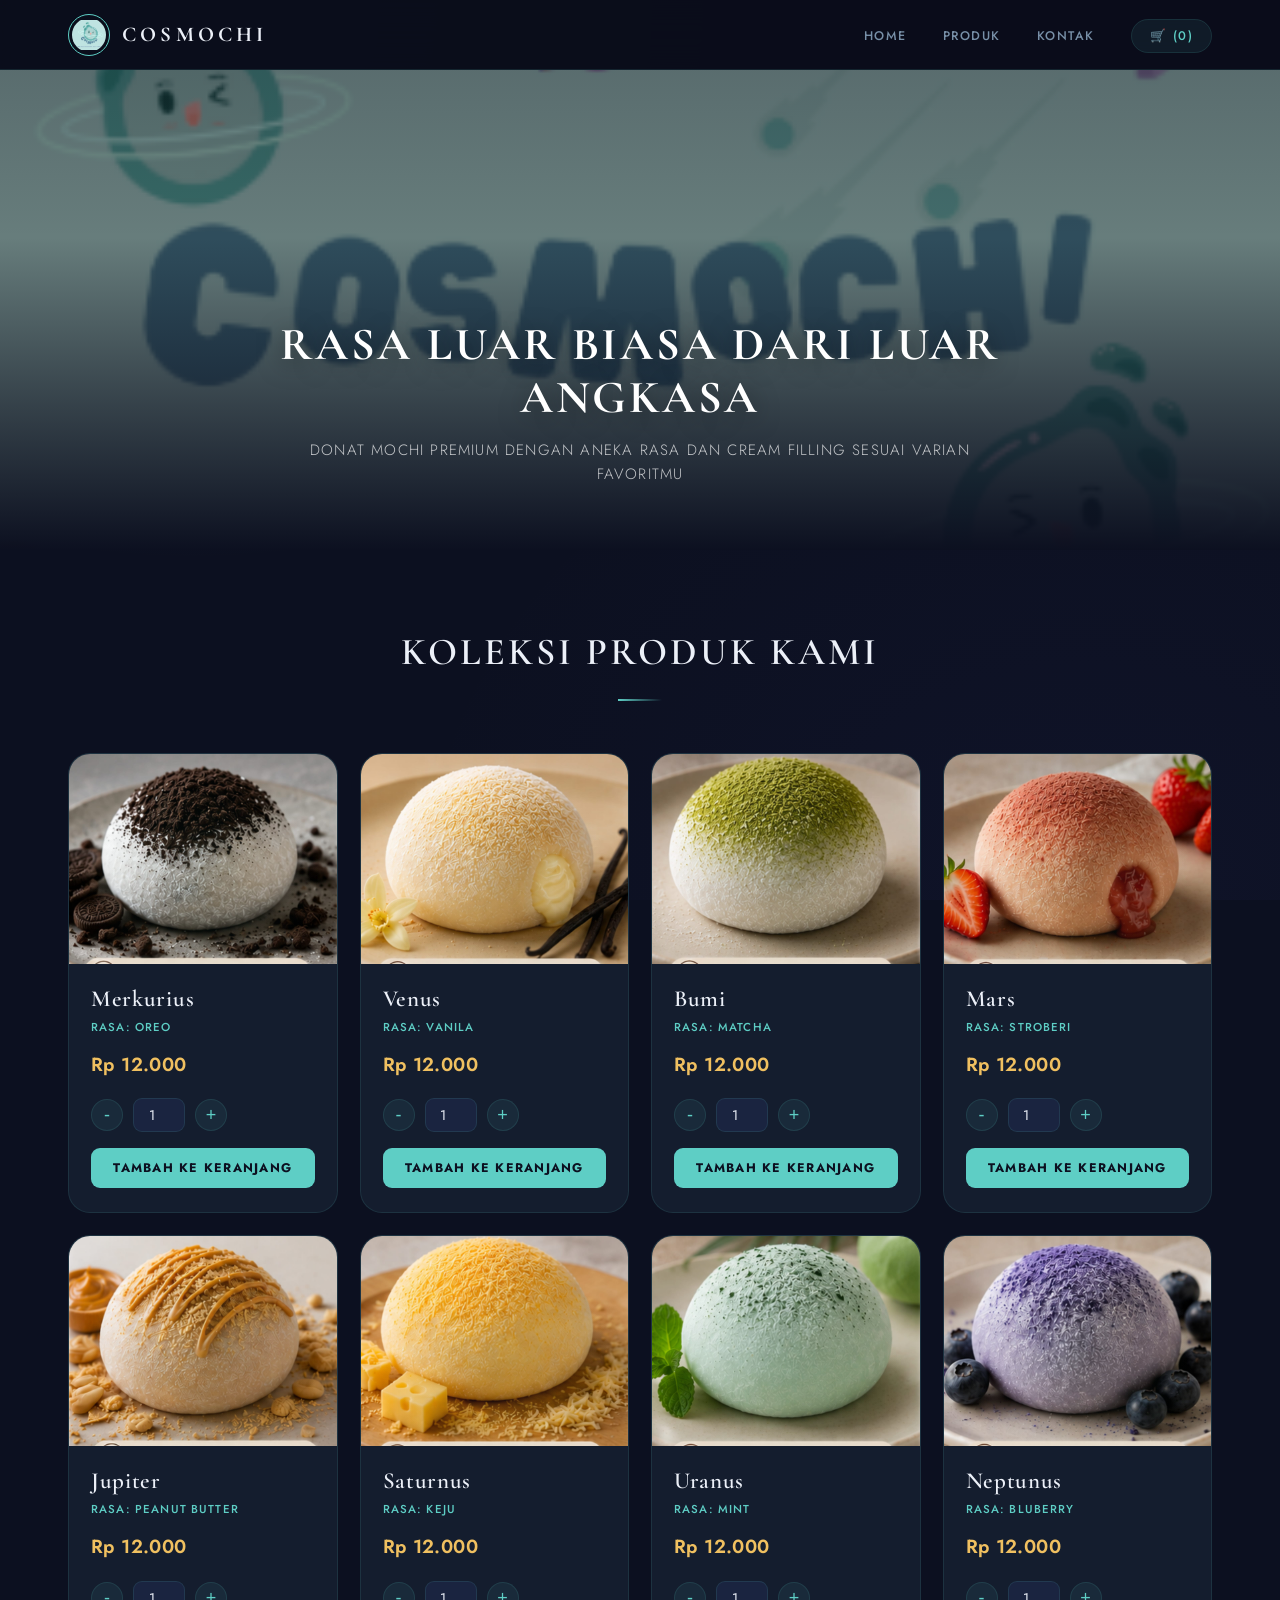
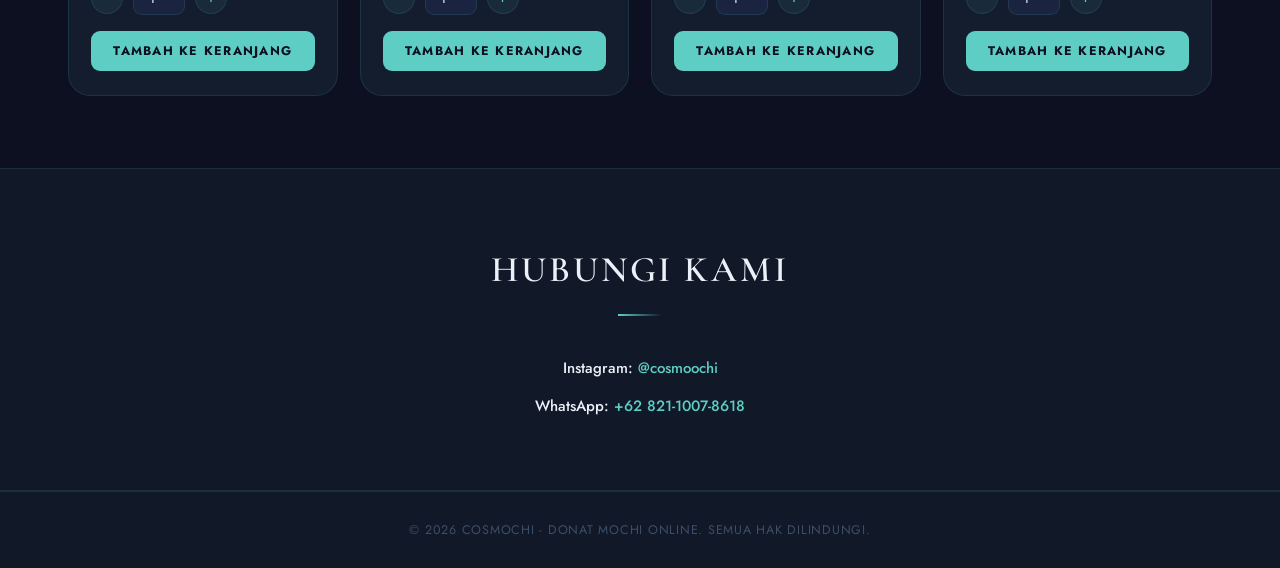
==== commit 1ae248b4: "Update index.html" ====
--- a/index.html
+++ b/index.html
@@ -31,7 +31,7 @@
         <img src="banner.png" alt="Cosmochi Banner" class="banner-img">
         <div class="banner-text">
             <h1>RASA LUAR BIASA DARI LUAR ANGKASA</h1>
-            <p>Donat Mochi Lezat dengan Berbagai Rasa Pilihan</p>
+            <p>Donat mochi premium dengan aneka rasa dan cream filling sesuai varian favoritmu</p>
         </div>
     </section>
 
